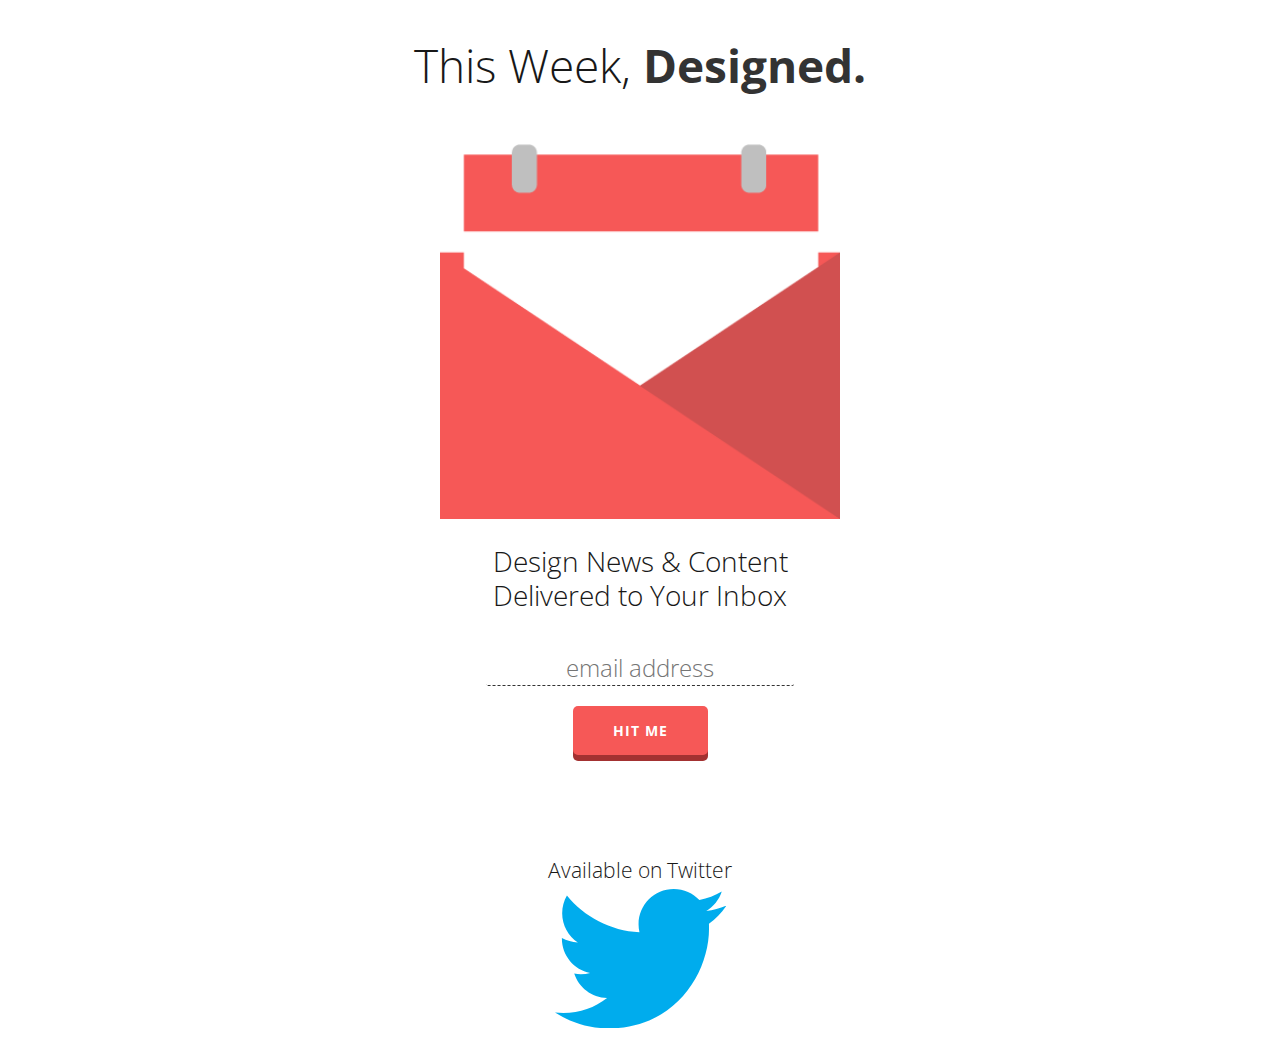
==== index.html @ 1c5616f9 "changes" ====
<!DOCTYPE html>
<!--[if lt IE 7 ]><html class="ie ie6" lang="en"> <![endif]-->
<!--[if IE 7 ]><html class="ie ie7" lang="en"> <![endif]-->
<!--[if IE 8 ]><html class="ie ie8" lang="en"> <![endif]-->
<!--[if (gte IE 9)|!(IE)]><!--><html lang="en"> <!--<![endif]-->
<head>

	<!-- Basic Page Needs
  ================================================== -->
	<meta charset="utf-8">
	<title>This Week, Designed.</title>
	<meta name="description" content="Great Design Content Sent To Your Inbox.">
	<meta name="author" content="Kyle Billings">

	<!-- Mobile Specific Metas
  ================================================== -->
	<meta name="viewport" content="width=device-width, initial-scale=1, maximum-scale=1">

	<!-- CSS
  ================================================== -->
	<link rel="stylesheet" href="css/normalize.css">
	<link rel="stylesheet" href="css/base.css">
	<link rel="stylesheet" href="css/skeleton.css">
	<link rel="stylesheet" href="css/layout.css">
	<link href='http://fonts.googleapis.com/css?family=Open+Sans:400,300,700' rel='stylesheet' type='text/css'>

	<!--[if lt IE 9]>
		<script src="http://html5shim.googlecode.com/svn/trunk/html5.js"></script>
	<![endif]-->

	<!-- Favicons
	================================================== -->
	<link rel="shortcut icon" href="images/favicon.ico">
	<link rel="icon" href="images/favicon.ico" type="image/x-icon">
	<link rel="apple-touch-icon" href="images/apple-touch-icon.png">
	<link rel="apple-touch-icon" sizes="72x72" href="images/apple-touch-icon-72x72.png">
	<link rel="apple-touch-icon" sizes="114x114" href="images/apple-touch-icon-114x114.png">

</head>
<body>



	<!-- Primary Page Layout
	================================================== -->
	<div id="welcome" class="container center">
		<div class="sixteen columns">
			<h1 style="margin-bottom:50px;">This Week, <strong>Designed.</strong></h1>
			<img style="width: 80%; max-width: 400px;" class="scale-with-grid add-bottom" src="images/thisweekdesigned.png"/>
			<h3>Design News & Content<br/>Delivered to Your Inbox</h3>
		</div><!-- container -->
	</div>
	<div id="sign-up" class="container center">
		<div id="mc_embed_signup">
			<form action="http://kylebillings.us7.list-manage.com/subscribe/post?u=8f3111ba7a7a00c8ba2b472cc&amp;id=c626fc2c41" method="post" id="mc-embedded-subscribe-form" name="mc-embedded-subscribe-form" class="validate" target="_blank" novalidate>
				<div class="mc-field-group center add-bottom;">
					<input placeholder="email address" type="email" value="" name="EMAIL" class="required email center" id="mce-EMAIL">
				</div>
				<div id="mce-responses" class="clear">
					<div class="response" id="mce-error-response" style="display:none"></div>
					<div class="response" id="mce-success-response" style="display:none"></div>
				</div>
    			<div style="position: absolute; left: -5000px;"><input type="text" name="b_8f3111ba7a7a00c8ba2b472cc_c626fc2c41" tabindex="-1" value=""></div>
    			<div>
    				<input style="margin-top: 20px;" type="submit" value="Hit me" name="subscribe" id="mc-embedded-subscribe" class="btn btn-2 btn-2c add-bottom">
    			</div>
			</form>
		</div>
	</div>
	<div style="margin-top:80px;" class="container center add-bottom">
		<h4>Available on Twitter</h4>
		<div id="colorCycle" style="margin: auto; height: 139px; width: 171px;">
			<a style=" display: block; height: 100%" href="http://www.twitter.com/tw_designed" target="_blank">
			</a>
		</div>
	</div>

<!-- End Document
================================================== -->
</body>
</html>
---- css/base.css ----
/*
* Skeleton V1.2
* Copyright 2011, Dave Gamache
* www.getskeleton.com
* Free to use under the MIT license.
* http://www.opensource.org/licenses/mit-license.php
* 6/20/2012
*/


/* Table of Content
==================================================
	#Reset & Basics
	#Basic Styles
	#Site Styles
	#Typography
	#Links
	#Lists
	#Images
	#Buttons
	#Forms
	#Misc */


/* #Reset & Basics (Inspired by E. Meyers)
================================================== */
	html, body, div, span, applet, object, iframe, h1, h2, h3, h4, h5, h6, p, blockquote, pre, a, abbr, acronym, address, big, cite, code, del, dfn, em, img, ins, kbd, q, s, samp, small, strike, strong, sub, sup, tt, var, b, u, i, center, dl, dt, dd, ol, ul, li, fieldset, form, label, legend, table, caption, tbody, tfoot, thead, tr, th, td, article, aside, canvas, details, embed, figure, figcaption, footer, header, hgroup, menu, nav, output, ruby, section, summary, time, mark, audio, video {
		margin: 0;
		padding: 0;
		border: 0;
		font-size: 100%;
		font: inherit;
		vertical-align: baseline; }
	article, aside, details, figcaption, figure, footer, header, hgroup, menu, nav, section {
		display: block; }
	body {
		line-height: 1; }
	ol, ul {
		list-style: none; }
	blockquote, q {
		quotes: none; }
	blockquote:before, blockquote:after,
	q:before, q:after {
		content: '';
		content: none; }
	table {
		border-collapse: collapse;
		border-spacing: 0; }


/* #Basic Styles
================================================== */
	body {
		background: #fff;
		font: 14px/21px "Open Sans", "Helvetica Neue", Helvetica, Arial, sans-serif;
		color: #444;
		-webkit-font-smoothing: antialiased; /* Fix for webkit rendering */
		-webkit-text-size-adjust: 100%;
 }

 	.center {
 		text-align: center;
 	}


/* #Typography
================================================== */
	h1, h2, h3, h4, h5, h6 {
		color: #181818;
		font-family: "Open Sans", "Times New Roman", serif;
		font-weight: 300; }
	h1 a, h2 a, h3 a, h4 a, h5 a, h6 a { font-weight: inherit; }
	h1 { font-size: 46px; line-height: 50px; margin-bottom: 14px;}
	h2 { font-size: 35px; line-height: 40px; margin-bottom: 10px; }
	h3 { font-size: 28px; line-height: 34px; margin-bottom: 8px; }
	h4 { font-size: 21px; line-height: 30px; margin-bottom: 4px; }
	h5 { font-size: 17px; line-height: 24px; }
	h6 { font-size: 14px; line-height: 21px; }
	.subheader { color: #777; }

	p { margin: 0 0 20px 0; }
	p img { margin: 0; }
	p.lead { font-size: 21px; line-height: 27px; color: #777;  }

	em { font-style: italic; }
	strong { font-weight: bold; color: #333; }
	small { font-size: 80%; }

/*	Blockquotes  */
	blockquote, blockquote p { font-size: 17px; line-height: 24px; color: #777; font-style: italic; }
	blockquote { margin: 0 0 20px; padding: 9px 20px 0 19px; border-left: 1px solid #ddd; }
	blockquote cite { display: block; font-size: 12px; color: #555; }
	blockquote cite:before { content: "\2014 \0020"; }
	blockquote cite a, blockquote cite a:visited, blockquote cite a:visited { color: #555; }

	hr { border: solid #ddd; border-width: 1px 0 0; clear: both; margin: 10px 0 30px; height: 0; }


/* #Links
================================================== */
	a, a:visited { color: #333; text-decoration: underline; outline: 0; }
	a:hover, a:focus { color: #000; }
	p a, p a:visited { line-height: inherit; }


/* #Lists
================================================== */
	ul, ol { margin-bottom: 20px; }
	ul { list-style: none outside; }
	ol { list-style: decimal; }
	ol, ul.square, ul.circle, ul.disc { margin-left: 30px; }
	ul.square { list-style: square outside; }
	ul.circle { list-style: circle outside; }
	ul.disc { list-style: disc outside; }
	ul ul, ul ol,
	ol ol, ol ul { margin: 4px 0 5px 30px; font-size: 90%;  }
	ul ul li, ul ol li,
	ol ol li, ol ul li { margin-bottom: 6px; }
	li { line-height: 18px; margin-bottom: 12px; }
	ul.large li { line-height: 21px; }
	li p { line-height: 21px; }

/* #Images
================================================== */

	img.scale-with-grid {
		max-width: 100%;
		height: auto; }

/* #Buttons
================================================== */

	.story-cover-arrow {
		content: '';
		display: block;
		width: 16px;
		height: 16px;
		position: absolute;
		bottom: -100px;
		left: 50%;
		margin-left: -8px;
		border: 2px solid rgba(255,255,255,0.35);
		background: rgba(0,0,0,0);
		border-left: 0;
		border-top: 0;
		outline: 0;
		-webkit-transform: rotate(45deg);
		-moz-transform: rotate(45deg);
		-ms-transform: rotate(45deg);
		-o-transform: rotate(45deg);
		transform: rotate(45deg);
		cursor: pointer;
	}

	.button,
	button,
	input[type="submit"],
	input[type="reset"],
	input[type="button"] {

	}

	.button:hover,
	button:hover,
	input[type="submit"]:hover,
	input[type="reset"]:hover,
	input[type="button"]:hover {
 }

	.button:active,
	button:active,
	input[type="submit"]:active,
	input[type="reset"]:active,
	input[type="button"]:active {
}

	.button.full-width,
	button.full-width,
	input[type="submit"].full-width,
	input[type="reset"].full-width,
	input[type="button"].full-width {
}

	/* Fix for odd Mozilla border & padding issues */
	button::-moz-focus-inner,
	input::-moz-focus-inner {
    border: 0;
    padding: 0;
	}

	.btn {
	border: none;
	cursor: pointer;
	padding: 15px 40px;
	display: inline-block;
	text-transform: uppercase;
	letter-spacing: 1px;
	font-weight: 700;
	outline: none;
	position: relative;
	-webkit-transition: all 0.3s;
	-moz-transition: all 0.3s;
	transition: all 0.3s;
}

.btn:after {
	content: '';
	position: absolute;
	z-index: -1;
	-webkit-transition: all 0.3s;
	-moz-transition: all 0.3s;
	transition: all 0.3s;
}

.btn-2 {
	background: #F65857;
	color: #fff;
	box-shadow: 0 6px #a33131;
	-webkit-transition: none;
	-moz-transition: none;
	transition: none;
}

.btn-2c {
	border-radius: 5px;
}

.btn-2c:hover {
	box-shadow: 0 4px #a33131;
	top: 2px;
}

.btn-2c:active {
	box-shadow: 0 0 #a33131;
	top: 6px;
}


/* #Forms
================================================== */

	form {
		margin-bottom: 20px; }
	fieldset {
		margin-bottom: 20px; }
	input[type="text"],
	input[type="password"],
	input[type="email"],
	textarea,
	select {
		border: none;
		padding: 1px 4px;
		outline: none;
		-moz-border-radius: 2px;
		-webkit-border-radius: 2px;
		border-radius: 2px;
		font: 13px "HelveticaNeue", "Helvetica Neue", Helvetica, Arial, sans-serif;
		color: #777;
		margin: 0;
		width: 210px;
		max-width: 100%;
		display: block;
		margin-bottom: 20px;
		background: #fff; }
	select {
		padding: 0; }
	input[type="text"]:focus,
	input[type="password"]:focus,
	input[type="email"]:focus,
	textarea:focus {
		border: none;
 		color: #444;}
	textarea {
		min-height: 60px; }
	label,
	legend {
		display: block;
		font-weight: bold;
		font-size: 13px;  }
	select {
		width: 220px; }
	input[type="checkbox"] {
		display: inline; }
	label span,
	legend span {
		font-weight: normal;
		font-size: 13px;
		color: #444; }

	#mce-EMAIL {
		margin: auto;
		width: 300px;
		font-family: "Open Sans";
		font-weight: 300;
		font-size: 24px;
		color: #333;
		background-color: #fff;
		border: none;
		border-bottom: 1px dashed #333;
	}

/* #Misc
================================================== */
	.remove-bottom { margin-bottom: 0 !important; }
	.half-bottom { margin-bottom: 10px !important; }
	.add-bottom { margin-bottom: 20px !important; }

	#sign-up {
		margin-top: 30px;
	}

	#welcome {
		margin-top: 40px;
	}

	#colorCycle { 
	background-color: #00aced;  
	color: #FFF;
	text-align: center; 
	animation-name: homeCycle; 
	animation-duration:9s; 
	animation-direction:alternate; 
	animation-iteration-count:infinite; 

	-webkit-animation-name: homeCycle; 
	-webkit-animation-duration:9s; 
	-webkit-animation-direction:alternate; 
	-webkit-animation-iteration-count:infinite; 

	-webkit-mask-image: url(../images/twitter.svg);

	}	

	@keyframes homeCycle 
	{
	0% {background-color:#00aced;} 
	34% {background-color:#0084b4;} 
	66% {background-color:#1dcaff;} 
	} 

	@-webkit-keyframes homeCycle 
	{ 
	0% {background-color:#00aced;} 
	34% {background-color:#0084b4;} 
	66% {background-color:#1dcaff;} 
	}
---- css/skeleton.css ----
/*
* Skeleton V1.2
* Copyright 2011, Dave Gamache
* www.getskeleton.com
* Free to use under the MIT license.
* http://www.opensource.org/licenses/mit-license.php
* 6/20/2012
*/


/* Table of Contents
==================================================
    #Base 960 Grid
    #Tablet (Portrait)
    #Mobile (Portrait)
    #Mobile (Landscape)
    #Clearing */



/* #Base 960 Grid
================================================== */

    .container                                  { position: relative; width: 960px; margin: 0 auto; padding: 0; }
    .container .column,
    .container .columns                         { float: left; display: inline; margin-left: 10px; margin-right: 10px; }
    .row                                        { margin-bottom: 20px; }

    /* Nested Column Classes */
    .column.alpha, .columns.alpha               { margin-left: 0; }
    .column.omega, .columns.omega               { margin-right: 0; }

    /* Base Grid */
    .container .one.column,
    .container .one.columns                     { width: 40px;  }
    .container .two.columns                     { width: 100px; }
    .container .three.columns                   { width: 160px; }
    .container .four.columns                    { width: 220px; }
    .container .five.columns                    { width: 280px; }
    .container .six.columns                     { width: 340px; }
    .container .seven.columns                   { width: 400px; }
    .container .eight.columns                   { width: 460px; }
    .container .nine.columns                    { width: 520px; }
    .container .ten.columns                     { width: 580px; }
    .container .eleven.columns                  { width: 640px; }
    .container .twelve.columns                  { width: 700px; }
    .container .thirteen.columns                { width: 760px; }
    .container .fourteen.columns                { width: 820px; }
    .container .fifteen.columns                 { width: 880px; }
    .container .sixteen.columns                 { width: 940px; }

    .container .one-third.column                { width: 300px; }
    .container .two-thirds.column               { width: 620px; }

    /* Offsets */
    .container .offset-by-one                   { padding-left: 60px;  }
    .container .offset-by-two                   { padding-left: 120px; }
    .container .offset-by-three                 { padding-left: 180px; }
    .container .offset-by-four                  { padding-left: 240px; }
    .container .offset-by-five                  { padding-left: 300px; }
    .container .offset-by-six                   { padding-left: 360px; }
    .container .offset-by-seven                 { padding-left: 420px; }
    .container .offset-by-eight                 { padding-left: 480px; }
    .container .offset-by-nine                  { padding-left: 540px; }
    .container .offset-by-ten                   { padding-left: 600px; }
    .container .offset-by-eleven                { padding-left: 660px; }
    .container .offset-by-twelve                { padding-left: 720px; }
    .container .offset-by-thirteen              { padding-left: 780px; }
    .container .offset-by-fourteen              { padding-left: 840px; }
    .container .offset-by-fifteen               { padding-left: 900px; }



/* #Tablet (Portrait)
================================================== */

    /* Note: Design for a width of 768px */

    @media only screen and (min-width: 768px) and (max-width: 959px) {
        .container                                  { width: 768px; }
        .container .column,
        .container .columns                         { margin-left: 10px; margin-right: 10px;  }
        .column.alpha, .columns.alpha               { margin-left: 0; margin-right: 10px; }
        .column.omega, .columns.omega               { margin-right: 0; margin-left: 10px; }
        .alpha.omega                                { margin-left: 0; margin-right: 0; }

        .container .one.column,
        .container .one.columns                     { width: 28px; }
        .container .two.columns                     { width: 76px; }
        .container .three.columns                   { width: 124px; }
        .container .four.columns                    { width: 172px; }
        .container .five.columns                    { width: 220px; }
        .container .six.columns                     { width: 268px; }
        .container .seven.columns                   { width: 316px; }
        .container .eight.columns                   { width: 364px; }
        .container .nine.columns                    { width: 412px; }
        .container .ten.columns                     { width: 460px; }
        .container .eleven.columns                  { width: 508px; }
        .container .twelve.columns                  { width: 556px; }
        .container .thirteen.columns                { width: 604px; }
        .container .fourteen.columns                { width: 652px; }
        .container .fifteen.columns                 { width: 700px; }
        .container .sixteen.columns                 { width: 748px; }

        .container .one-third.column                { width: 236px; }
        .container .two-thirds.column               { width: 492px; }

        /* Offsets */
        .container .offset-by-one                   { padding-left: 48px; }
        .container .offset-by-two                   { padding-left: 96px; }
        .container .offset-by-three                 { padding-left: 144px; }
        .container .offset-by-four                  { padding-left: 192px; }
        .container .offset-by-five                  { padding-left: 240px; }
        .container .offset-by-six                   { padding-left: 288px; }
        .container .offset-by-seven                 { padding-left: 336px; }
        .container .offset-by-eight                 { padding-left: 384px; }
        .container .offset-by-nine                  { padding-left: 432px; }
        .container .offset-by-ten                   { padding-left: 480px; }
        .container .offset-by-eleven                { padding-left: 528px; }
        .container .offset-by-twelve                { padding-left: 576px; }
        .container .offset-by-thirteen              { padding-left: 624px; }
        .container .offset-by-fourteen              { padding-left: 672px; }
        .container .offset-by-fifteen               { padding-left: 720px; }
    }


/*  #Mobile (Portrait)
================================================== */

    /* Note: Design for a width of 320px */

    @media only screen and (max-width: 767px) {
        .container { width: 300px; }
        .container .columns,
        .container .column { margin: 0; }

        .container .one.column,
        .container .one.columns,
        .container .two.columns,
        .container .three.columns,
        .container .four.columns,
        .container .five.columns,
        .container .six.columns,
        .container .seven.columns,
        .container .eight.columns,
        .container .nine.columns,
        .container .ten.columns,
        .container .eleven.columns,
        .container .twelve.columns,
        .container .thirteen.columns,
        .container .fourteen.columns,
        .container .fifteen.columns,
        .container .sixteen.columns,
        .container .one-third.column,
        .container .two-thirds.column  { width: 300px; }

        /* Offsets */
        .container .offset-by-one,
        .container .offset-by-two,
        .container .offset-by-three,
        .container .offset-by-four,
        .container .offset-by-five,
        .container .offset-by-six,
        .container .offset-by-seven,
        .container .offset-by-eight,
        .container .offset-by-nine,
        .container .offset-by-ten,
        .container .offset-by-eleven,
        .container .offset-by-twelve,
        .container .offset-by-thirteen,
        .container .offset-by-fourteen,
        .container .offset-by-fifteen { padding-left: 0; }

    }


/* #Mobile (Landscape)
================================================== */

    /* Note: Design for a width of 480px */

    @media only screen and (min-width: 480px) and (max-width: 767px) {
        .container { width: 420px; }
        .container .columns,
        .container .column { margin: 0; }

        .container .one.column,
        .container .one.columns,
        .container .two.columns,
        .container .three.columns,
        .container .four.columns,
        .container .five.columns,
        .container .six.columns,
        .container .seven.columns,
        .container .eight.columns,
        .container .nine.columns,
        .container .ten.columns,
        .container .eleven.columns,
        .container .twelve.columns,
        .container .thirteen.columns,
        .container .fourteen.columns,
        .container .fifteen.columns,
        .container .sixteen.columns,
        .container .one-third.column,
        .container .two-thirds.column { width: 420px; }
    }


/* #Clearing
================================================== */

    /* Self Clearing Goodness */
    .container:after { content: "\0020"; display: block; height: 0; clear: both; visibility: hidden; }

    /* Use clearfix class on parent to clear nested columns,
    or wrap each row of columns in a <div class="row"> */
    .clearfix:before,
    .clearfix:after,
    .row:before,
    .row:after {
      content: '\0020';
      display: block;
      overflow: hidden;
      visibility: hidden;
      width: 0;
      height: 0; }
    .row:after,
    .clearfix:after {
      clear: both; }
    .row,
    .clearfix {
      zoom: 1; }

    /* You can also use a <br class="clear" /> to clear columns */
    .clear {
      clear: both;
      display: block;
      overflow: hidden;
      visibility: hidden;
      width: 0;
      height: 0;
    }
---- css/layout.css ----
/*
* Skeleton V1.2
* Copyright 2011, Dave Gamache
* www.getskeleton.com
* Free to use under the MIT license.
* http://www.opensource.org/licenses/mit-license.php
* 6/20/2012
*/

/* Table of Content
==================================================
	#Site Styles
	#Page Styles
	#Media Queries
	#Font-Face */

/* #Site Styles
================================================== */

/* #Page Styles
================================================== */

/* #Media Queries
================================================== */

	/* Smaller than standard 960 (devices and browsers) */
	@media only screen and (max-width: 959px) {
		#main-image {display: inline;}
	}

	/* Tablet Portrait size to standard 960 (devices and browsers) */
	@media only screen and (min-width: 768px) and (max-width: 959px) {}

	/* All Mobile Sizes (devices and browser) */
	@media only screen and (max-width: 767px) {}

	/* Mobile Landscape Size to Tablet Portrait (devices and browsers) */
	@media only screen and (min-width: 480px) and (max-width: 767px) {}

	/* Mobile Portrait Size to Mobile Landscape Size (devices and browsers) */
	@media only screen and (max-width: 479px) {}


/* #Font-Face
================================================== */
/* 	This is the proper syntax for an @font-face file
		Just create a "fonts" folder at the root,
		copy your FontName into code below and remove
		comment brackets */

/*	@font-face {
	    font-family: 'FontName';
	    src: url('../fonts/FontName.eot');
	    src: url('../fonts/FontName.eot?iefix') format('eot'),
	         url('../fonts/FontName.woff') format('woff'),
	         url('../fonts/FontName.ttf') format('truetype'),
	         url('../fonts/FontName.svg#webfontZam02nTh') format('svg');
	    font-weight: normal;
	    font-style: normal; }
*/
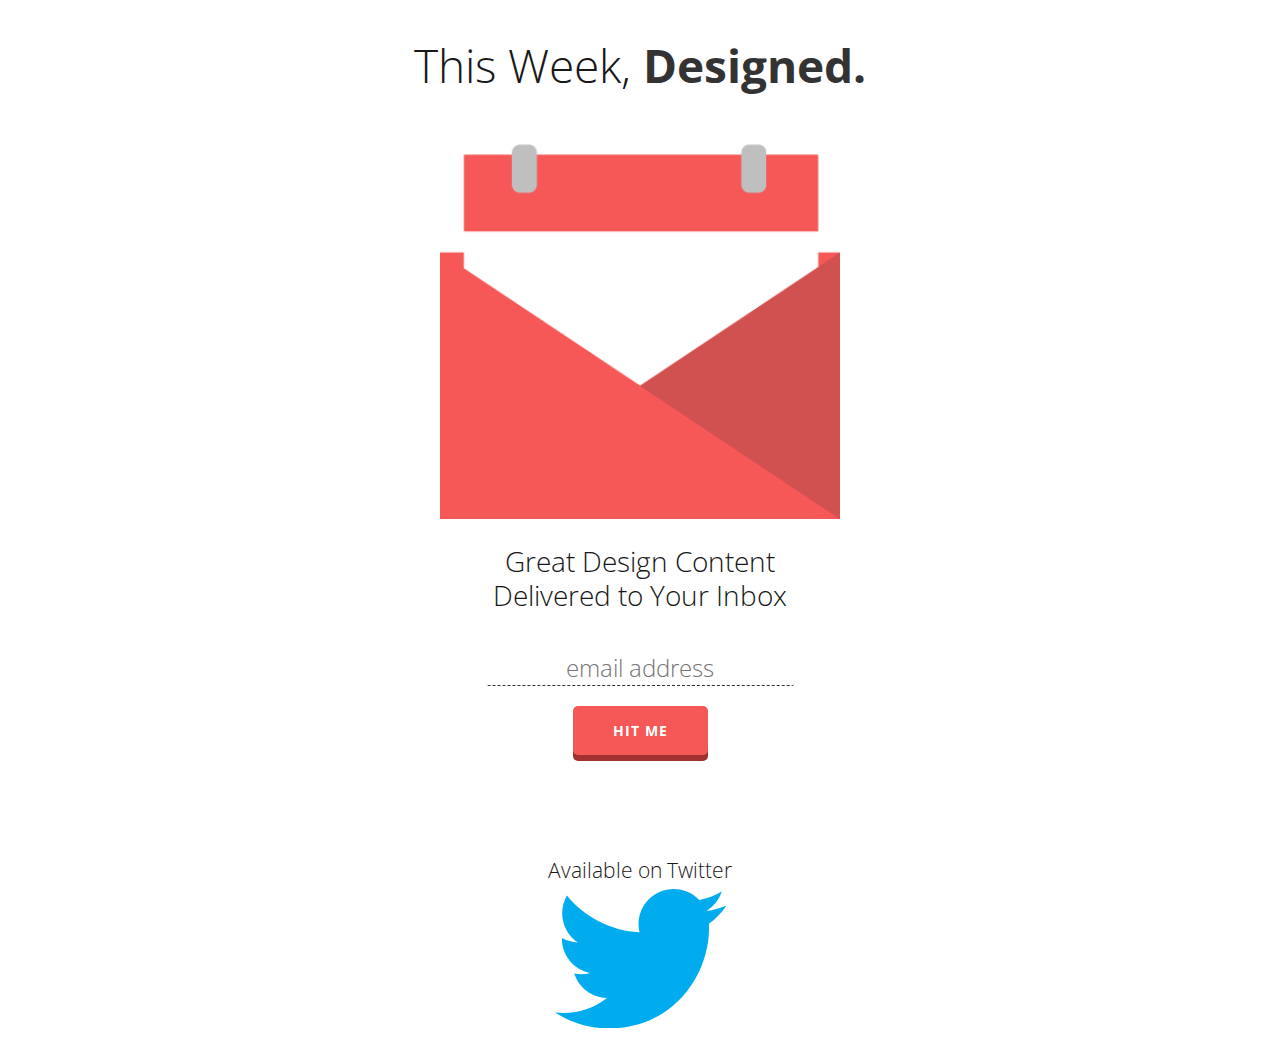
==== commit 6d030735: "changes" ====
--- a/index.html
+++ b/index.html
@@ -47,7 +47,7 @@
 		<div class="sixteen columns">
 			<h1 style="margin-bottom:50px;">This Week, <strong>Designed.</strong></h1>
 			<img style="width: 80%; max-width: 400px;" class="scale-with-grid add-bottom" src="images/thisweekdesigned.png"/>
-			<h3>Design News & Content<br/>Delivered to Your Inbox</h3>
+			<h3>Great Design Content<br/>Delivered to Your Inbox</h3>
 		</div><!-- container -->
 	</div>
 	<div id="sign-up" class="container center">
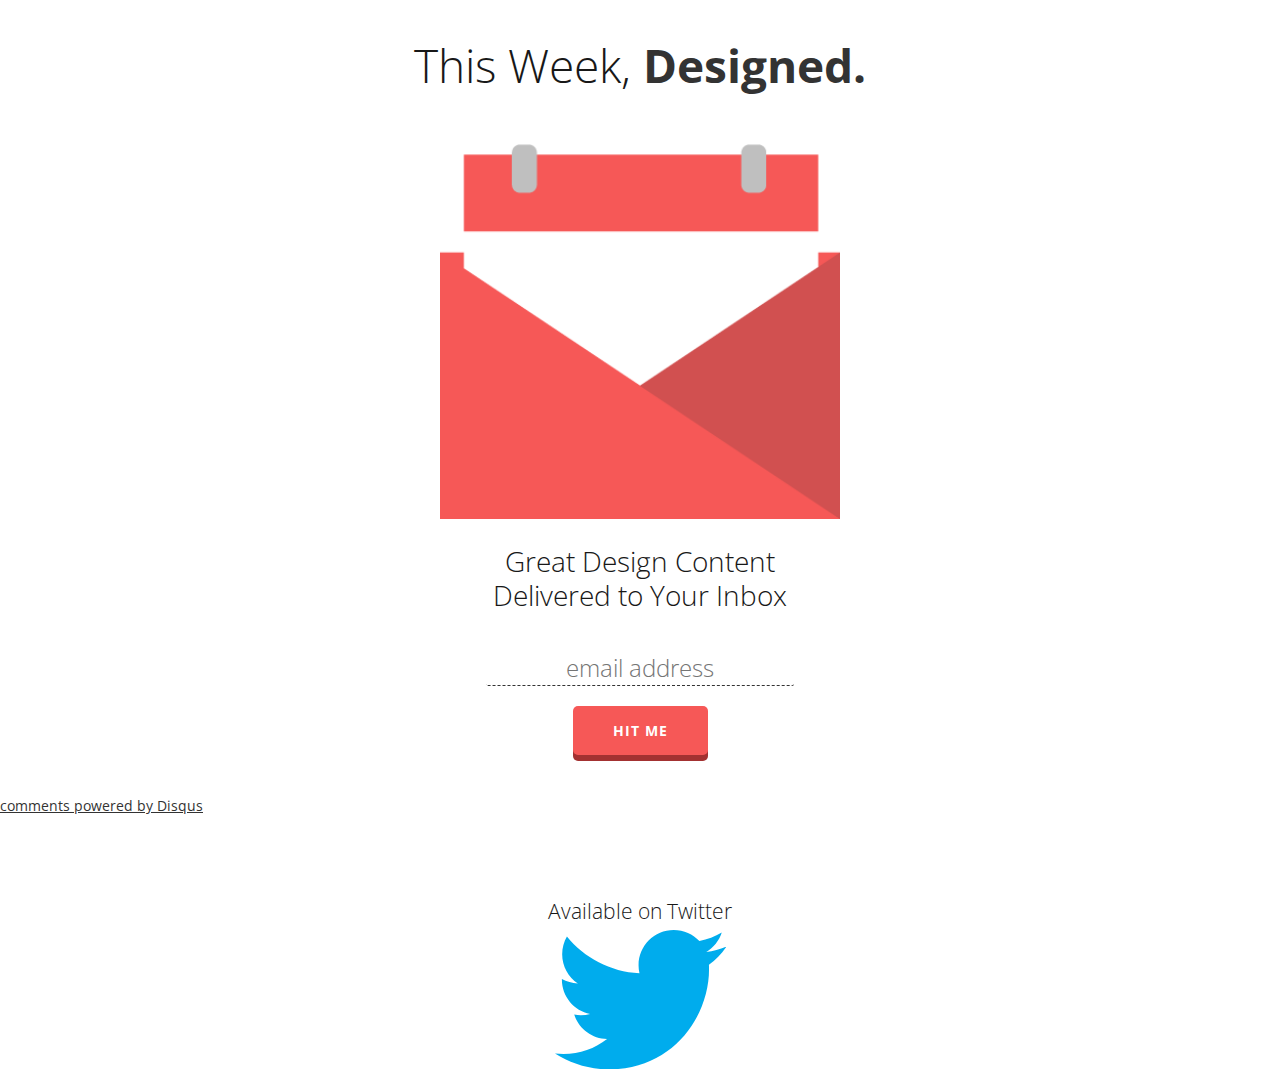
==== commit f2d6087d: "changes" ====
--- a/index.html
+++ b/index.html
@@ -67,6 +67,21 @@
 			</form>
 		</div>
 	</div>
+	
+	<script type="text/javascript">
+        /* * * CONFIGURATION VARIABLES: EDIT BEFORE PASTING INTO YOUR WEBPAGE * * */
+        var disqus_shortname = 'thisweekdesigned'; // required: replace example with your forum shortname
+
+        /* * * DON'T EDIT BELOW THIS LINE * * */
+        (function() {
+            var dsq = document.createElement('script'); dsq.type = 'text/javascript'; dsq.async = true;
+            dsq.src = '//' + disqus_shortname + '.disqus.com/embed.js';
+            (document.getElementsByTagName('head')[0] || document.getElementsByTagName('body')[0]).appendChild(dsq);
+        })();
+    </script>
+    <noscript>Please enable JavaScript to view the <a href="http://disqus.com/?ref_noscript">comments powered by Disqus.</a></noscript>
+    <a href="http://disqus.com" class="dsq-brlink">comments powered by <span class="logo-disqus">Disqus</span></a>
+    
 	<div style="margin-top:80px;" class="container center add-bottom">
 		<h4>Available on Twitter</h4>
 		<div id="colorCycle" style="margin: auto; height: 139px; width: 171px;">
--- a/css/base.css
+++ b/css/base.css
@@ -334,13 +334,13 @@
 	@keyframes homeCycle 
 	{
 	0% {background-color:#00aced;} 
-	34% {background-color:#0084b4;} 
-	66% {background-color:#1dcaff;} 
+	34% {background-color:#1dcaff;} 
+	66% {background-color:#0084b4;} 
 	} 
 
 	@-webkit-keyframes homeCycle 
 	{ 
 	0% {background-color:#00aced;} 
-	34% {background-color:#0084b4;} 
-	66% {background-color:#1dcaff;} 
-	}
+	34% {background-color:#1dcaff;} 
+	66% {background-color:#0084b4;} 
+	}
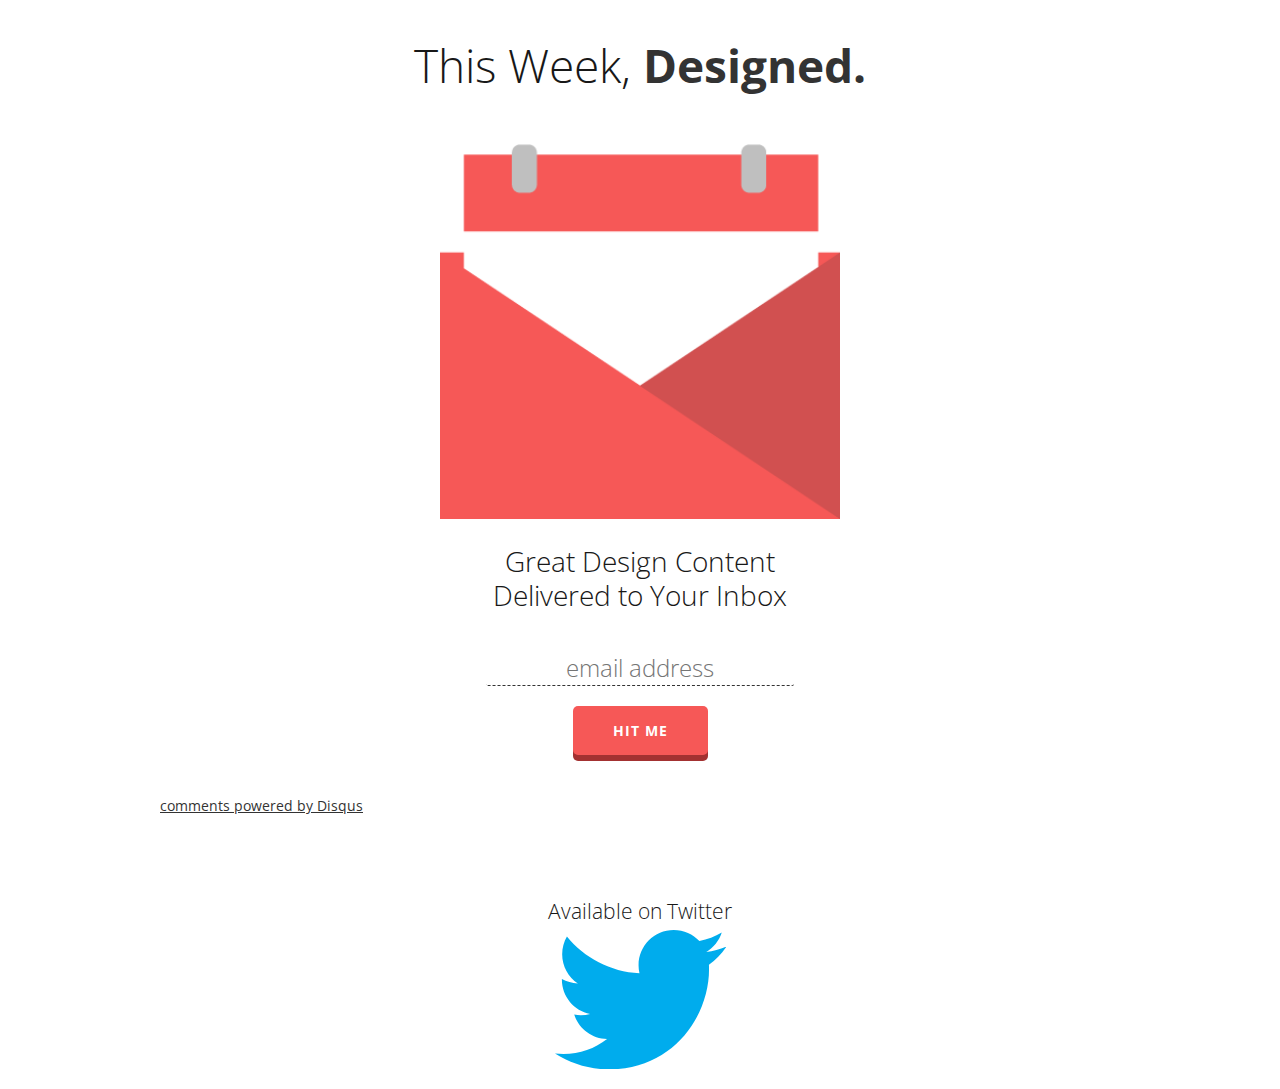
==== commit 6d904059: "changes" ====
--- a/index.html
+++ b/index.html
@@ -67,8 +67,9 @@
 			</form>
 		</div>
 	</div>
-	
-	<script type="text/javascript">
+	<div class="container">
+	<div id="disqus_thread"></div>
+    <script type="text/javascript">
         /* * * CONFIGURATION VARIABLES: EDIT BEFORE PASTING INTO YOUR WEBPAGE * * */
         var disqus_shortname = 'thisweekdesigned'; // required: replace example with your forum shortname
 
@@ -81,6 +82,8 @@
     </script>
     <noscript>Please enable JavaScript to view the <a href="http://disqus.com/?ref_noscript">comments powered by Disqus.</a></noscript>
     <a href="http://disqus.com" class="dsq-brlink">comments powered by <span class="logo-disqus">Disqus</span></a>
+</div>
+    
     
 	<div style="margin-top:80px;" class="container center add-bottom">
 		<h4>Available on Twitter</h4>
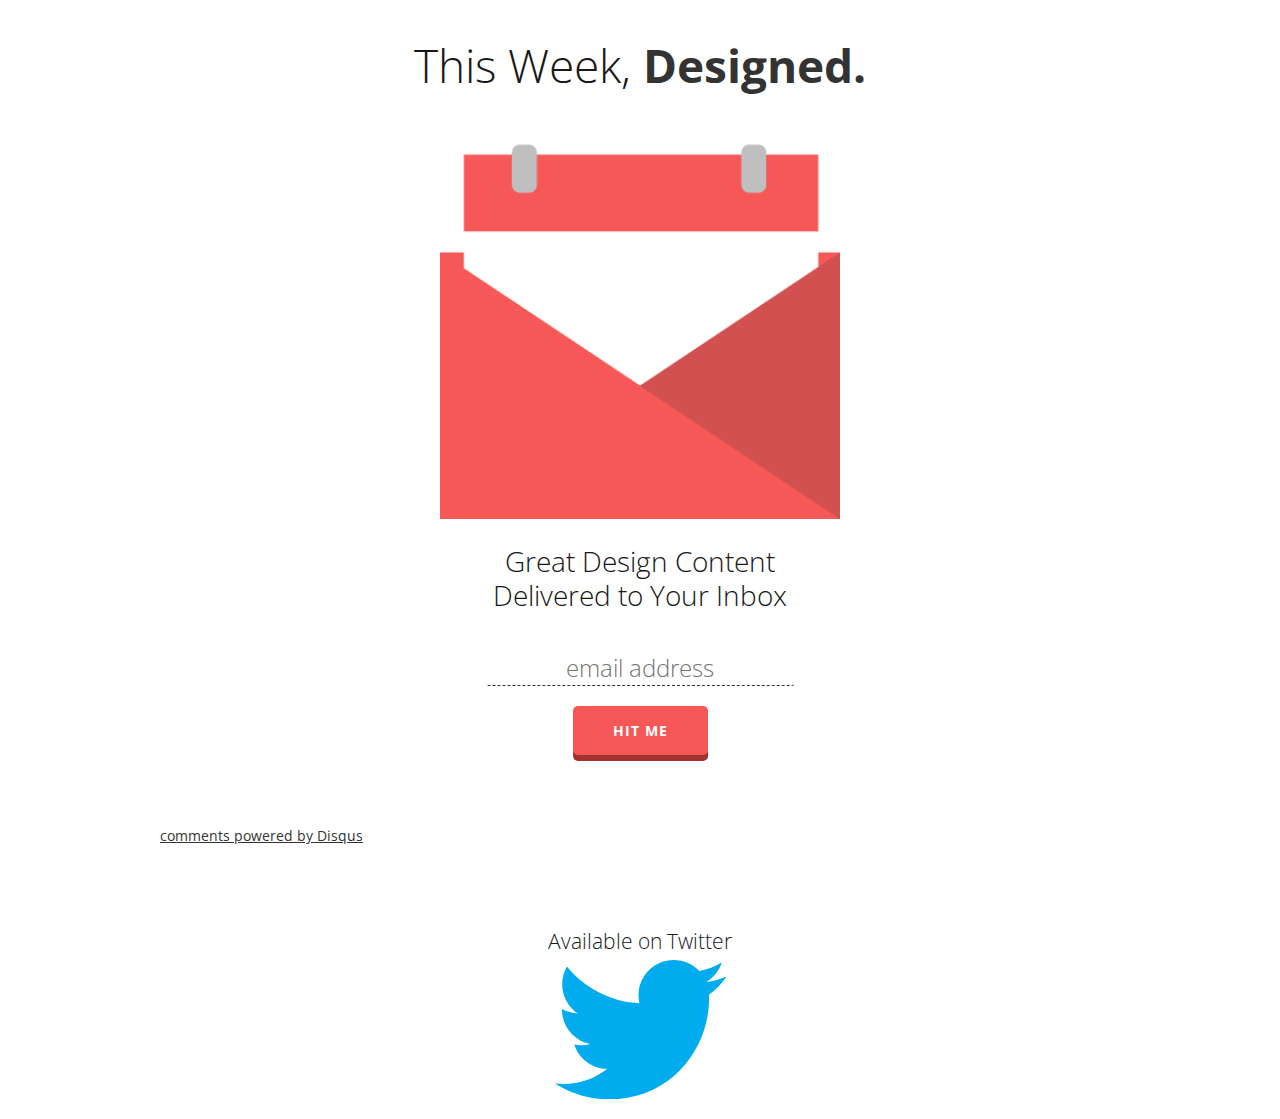
==== commit d3e5540f: "changes" ====
--- a/index.html
+++ b/index.html
@@ -67,7 +67,9 @@
 			</form>
 		</div>
 	</div>
-	<div class="container">
+
+
+	<div style="margin-top: 50px;" class="container">
 	<div id="disqus_thread"></div>
     <script type="text/javascript">
         /* * * CONFIGURATION VARIABLES: EDIT BEFORE PASTING INTO YOUR WEBPAGE * * */
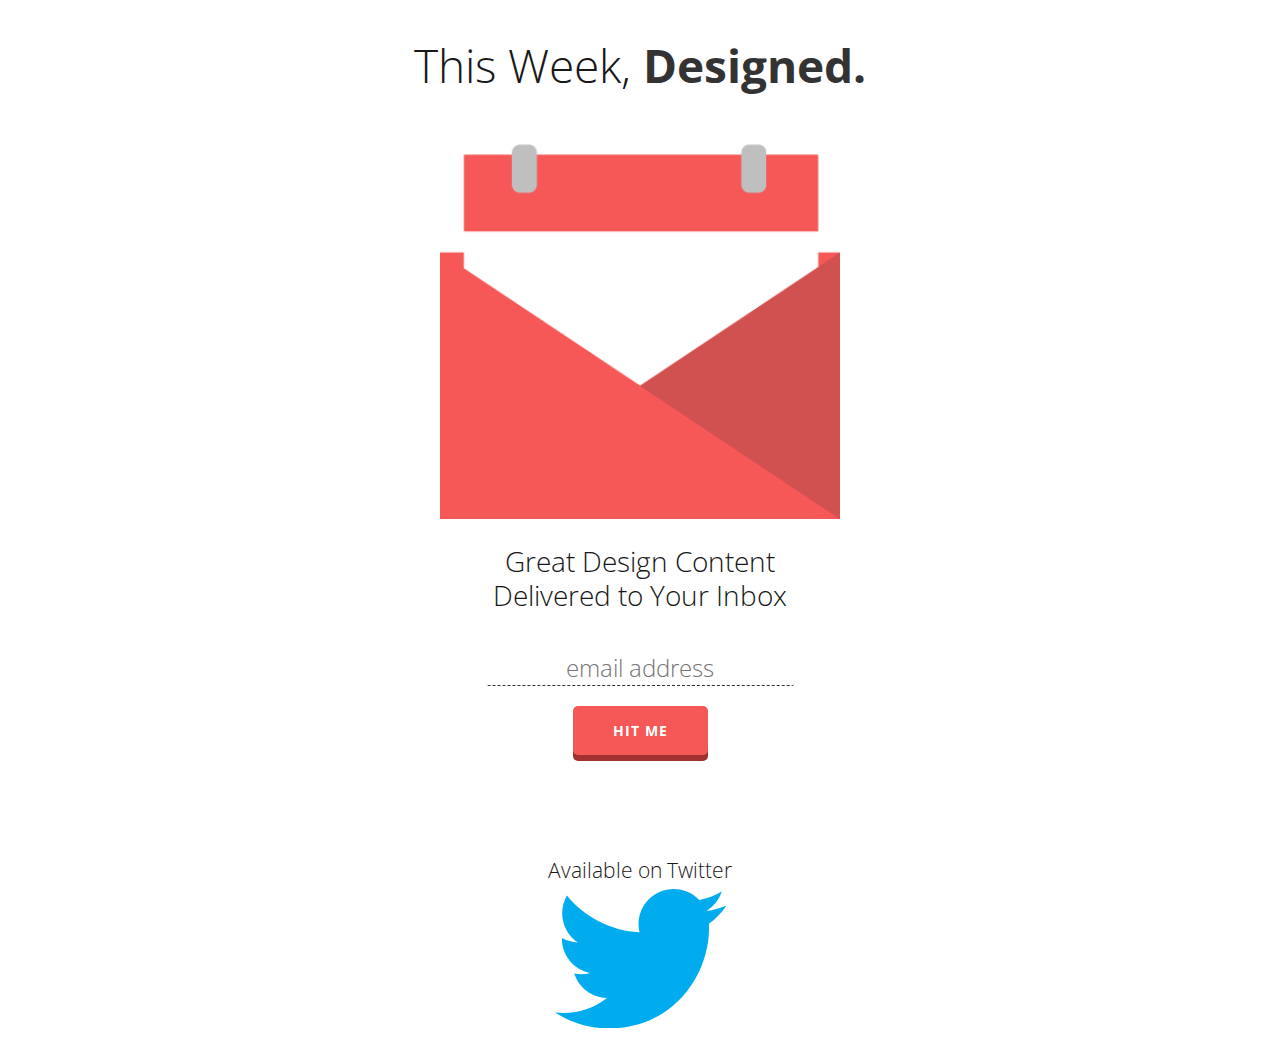
==== commit 4c28e82b: "removes comment section" ====
--- a/index.html
+++ b/index.html
@@ -36,6 +36,17 @@
 	<link rel="apple-touch-icon" sizes="72x72" href="images/apple-touch-icon-72x72.png">
 	<link rel="apple-touch-icon" sizes="114x114" href="images/apple-touch-icon-114x114.png">
 
+	<script>
+  (function(i,s,o,g,r,a,m){i['GoogleAnalyticsObject']=r;i[r]=i[r]||function(){
+  (i[r].q=i[r].q||[]).push(arguments)},i[r].l=1*new Date();a=s.createElement(o),
+  m=s.getElementsByTagName(o)[0];a.async=1;a.src=g;m.parentNode.insertBefore(a,m)
+  })(window,document,'script','//www.google-analytics.com/analytics.js','ga');
+
+  ga('create', 'UA-50965128-1', 'thisweekdesigned.com');
+  ga('send', 'pageview');
+
+</script>
+
 </head>
 <body>
 
@@ -67,25 +78,6 @@
 			</form>
 		</div>
 	</div>
-
-
-	<div style="margin-top: 50px;" class="container">
-	<div id="disqus_thread"></div>
-    <script type="text/javascript">
-        /* * * CONFIGURATION VARIABLES: EDIT BEFORE PASTING INTO YOUR WEBPAGE * * */
-        var disqus_shortname = 'thisweekdesigned'; // required: replace example with your forum shortname
-
-        /* * * DON'T EDIT BELOW THIS LINE * * */
-        (function() {
-            var dsq = document.createElement('script'); dsq.type = 'text/javascript'; dsq.async = true;
-            dsq.src = '//' + disqus_shortname + '.disqus.com/embed.js';
-            (document.getElementsByTagName('head')[0] || document.getElementsByTagName('body')[0]).appendChild(dsq);
-        })();
-    </script>
-    <noscript>Please enable JavaScript to view the <a href="http://disqus.com/?ref_noscript">comments powered by Disqus.</a></noscript>
-    <a href="http://disqus.com" class="dsq-brlink">comments powered by <span class="logo-disqus">Disqus</span></a>
-</div>
-    
     
 	<div style="margin-top:80px;" class="container center add-bottom">
 		<h4>Available on Twitter</h4>
--- a/css/base.css
+++ b/css/base.css
@@ -79,6 +79,9 @@
 	.subheader { color: #777; }
 
 	p { margin: 0 0 20px 0; }
+	p {
+		font-weight: 400;
+	}
 	p img { margin: 0; }
 	p.lead { font-size: 21px; line-height: 27px; color: #777;  }
 
